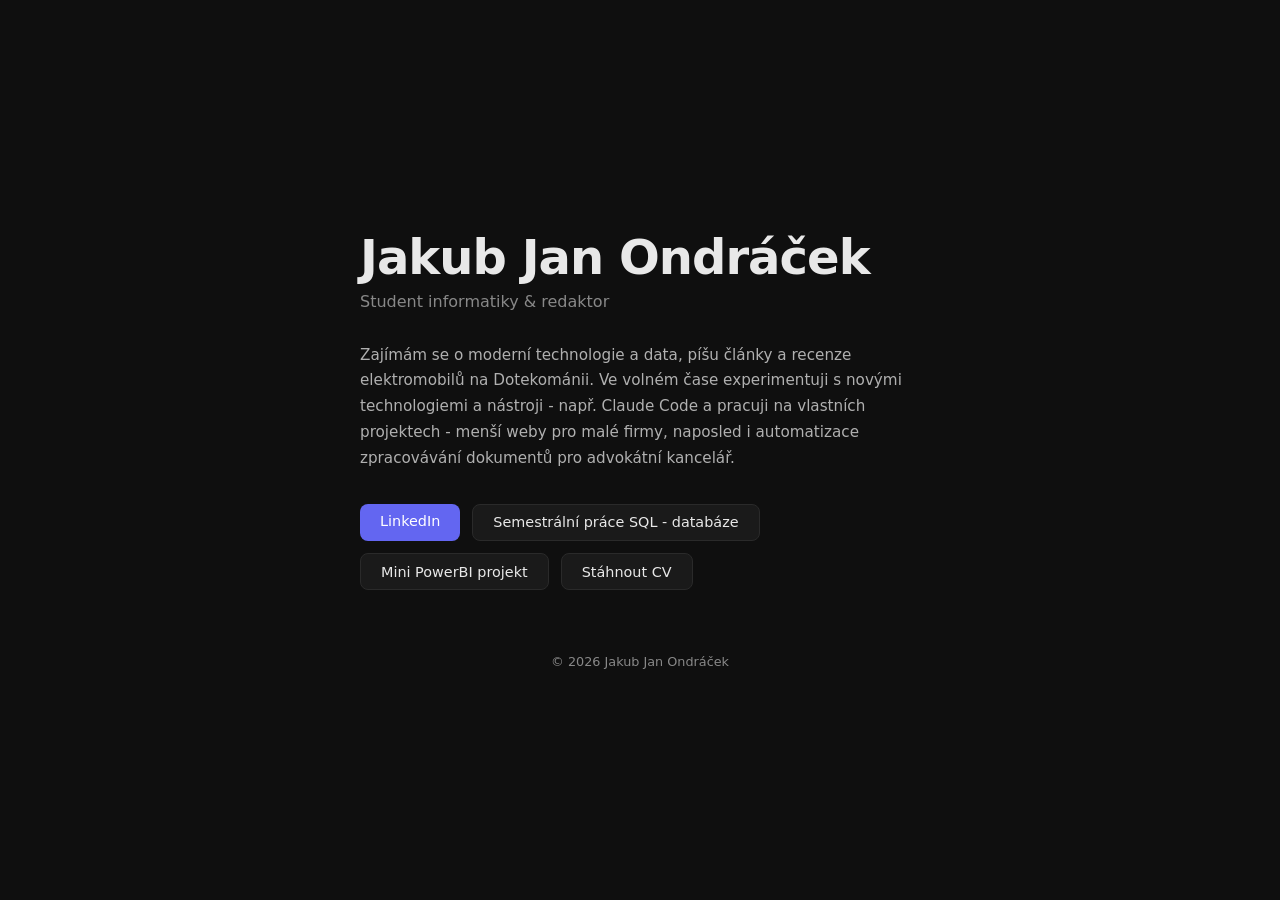
==== index.html @ 4b0bb000 "Přidána podstránka PowerBI projektu" ====
<!DOCTYPE html>
<html lang="cs">
<head>
  <meta charset="UTF-8" />
  <meta name="viewport" content="width=device-width, initial-scale=1.0" />
  <title>Jakub Jan Ondráček</title>
  <link rel="stylesheet" href="style.css" />
</head>
<body>
  <main>
    <section class="hero">
      <h1>Jakub Jan Ondráček</h1>
      <p class="tagline">Student informatiky &amp; redaktor</p>
    </section>

    <section class="about">
      <p>
        Zajímám se o moderní technologie a data, píšu články a recenze elektromobilů na Dotekománii. Ve volném čase experimentuji
        s novými technologiemi a nástroji - např. Claude Code a pracuji na vlastních projektech - menší weby pro malé firmy, naposled i automatizace zpracovávání dokumentů pro advokátní kancelář.
      </p>
    </section>

    <section class="links">
      <a href="https://www.linkedin.com/in/jakub-jan-ondr%C3%A1%C4%8Dek-62230b209/" target="_blank" rel="noopener" class="btn">
        LinkedIn
      </a>
      <a href="#" class="btn btn--secondary" id="semester-link">
        Semestrální práce SQL - databáze
      </a>
      <a href="powerbi.html" class="btn btn--secondary">
        Mini PowerBI projekt
      </a>
  <a href="jakub_jan_ondracek_cv.docx" class="btn btn--secondary" id="cv-link" download>
        Stáhnout CV
      </a>
    </section>
  </main>
  <footer>
    <p>&copy; 2026 Jakub Jan Ondráček</p>
  </footer>
</body>
</html>
---- style.css ----
*, *::before, *::after {
  box-sizing: border-box;
  margin: 0;
  padding: 0;
}

:root {
  --bg: #0f0f0f;
  --surface: #1a1a1a;
  --border: #2a2a2a;
  --text: #e8e8e8;
  --muted: #888;
  --accent: #6366f1;
  --accent-hover: #818cf8;
}

body {
  background: var(--bg);
  color: var(--text);
  font-family: 'Segoe UI', system-ui, -apple-system, sans-serif;
  min-height: 100vh;
  display: flex;
  flex-direction: column;
  align-items: center;
  justify-content: center;
  padding: 2rem;
}

main {
  max-width: 560px;
  width: 100%;
  display: flex;
  flex-direction: column;
  gap: 2rem;
}

.hero h1 {
  font-size: clamp(2rem, 6vw, 3rem);
  font-weight: 700;
  letter-spacing: -0.02em;
  line-height: 1.1;
}

.tagline {
  margin-top: 0.5rem;
  color: var(--muted);
  font-size: 1rem;
}

.about p {
  color: #b0b0b0;
  line-height: 1.7;
  font-size: 0.95rem;
}

.links {
  display: flex;
  flex-wrap: wrap;
  gap: 0.75rem;
}

.btn {
  display: inline-block;
  padding: 0.6rem 1.25rem;
  border-radius: 8px;
  font-size: 0.9rem;
  font-weight: 500;
  text-decoration: none;
  transition: background 0.15s, color 0.15s;
  background: var(--accent);
  color: #fff;
}

.btn:hover {
  background: var(--accent-hover);
}

.btn--secondary {
  background: var(--surface);
  color: var(--text);
  border: 1px solid var(--border);
}

.btn--secondary:hover {
  border-color: var(--accent);
  color: var(--accent-hover);
}

footer {
  margin-top: 4rem;
  color: var(--muted);
  font-size: 0.8rem;
}
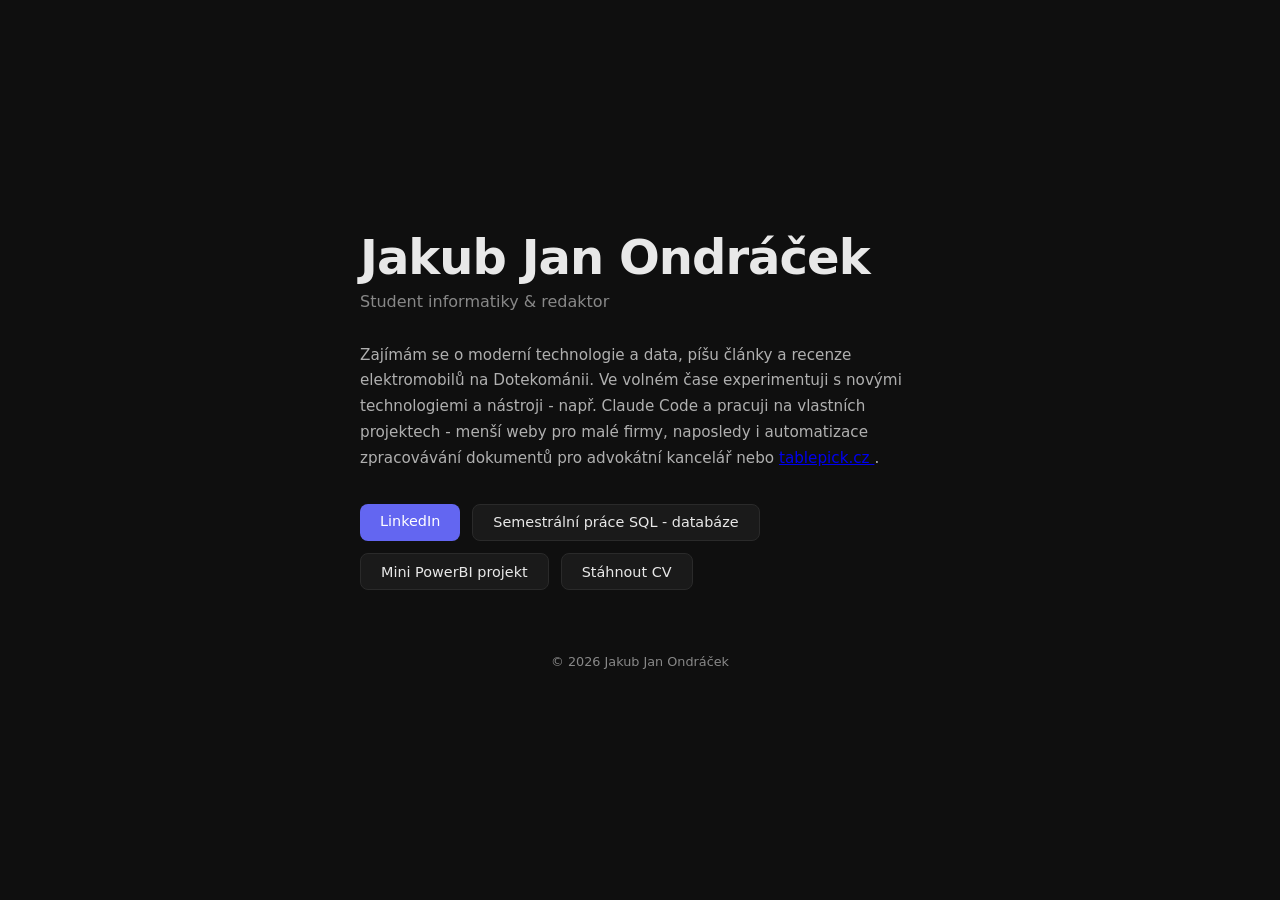
==== commit 908691ec: "Aktualizace bio - tablepick.cz a Dotekománie" ====
--- a/index.html
+++ b/index.html
@@ -16,7 +16,9 @@
     <section class="about">
       <p>
         Zajímám se o moderní technologie a data, píšu články a recenze elektromobilů na Dotekománii. Ve volném čase experimentuji
-        s novými technologiemi a nástroji - např. Claude Code a pracuji na vlastních projektech - menší weby pro malé firmy, naposled i automatizace zpracovávání dokumentů pro advokátní kancelář.
+        s novými technologiemi a nástroji - např. Claude Code a pracuji na vlastních projektech - menší weby pro malé firmy, naposledy i automatizace zpracovávání dokumentů pro advokátní kancelář nebo <a href="https://tablepick.cz">
+        tablepick.cz
+      </a>.
       </p>
     </section>
 
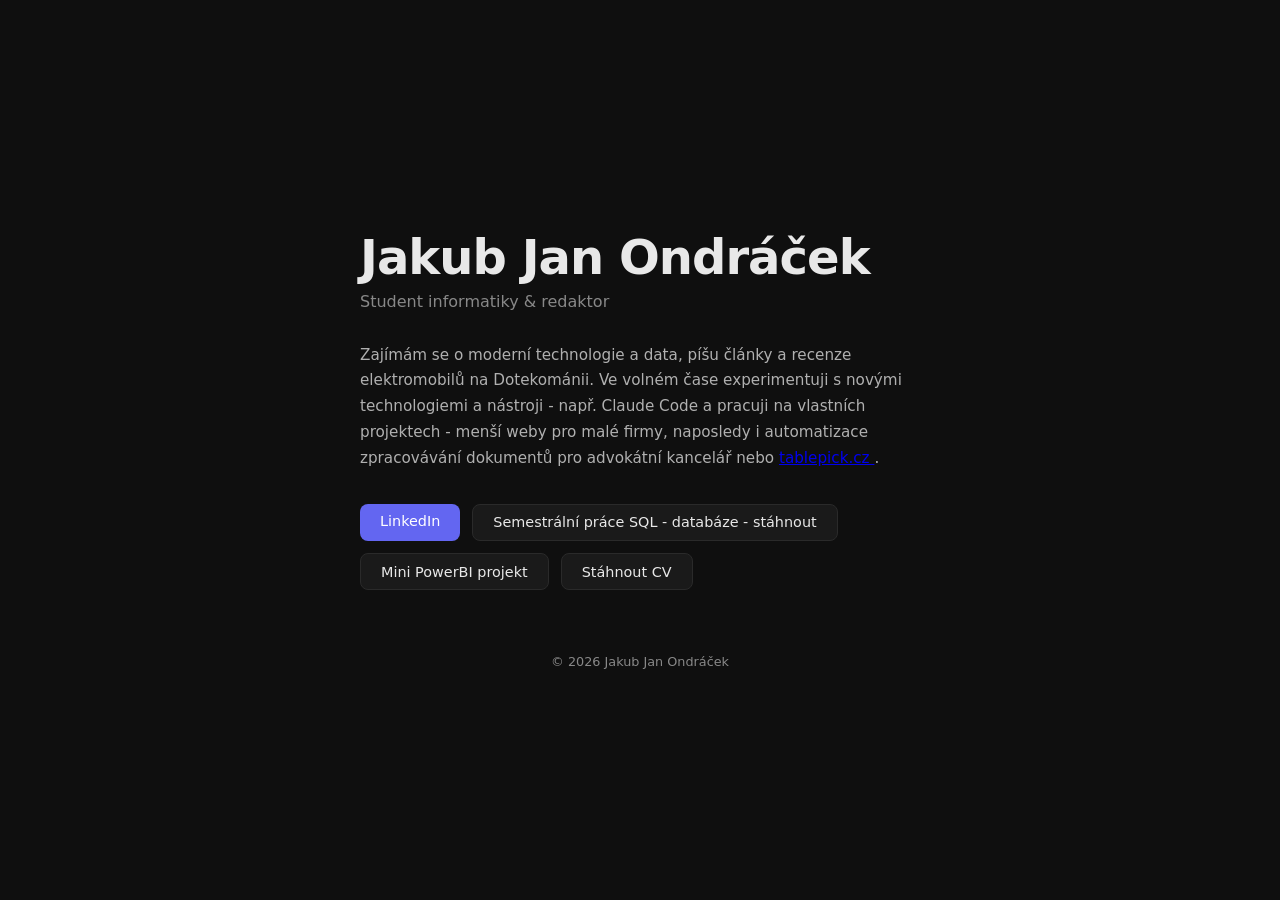
==== commit 0bead7f9: "Přidána semestrální práce SQL databáze" ====
--- a/index.html
+++ b/index.html
@@ -26,8 +26,8 @@
       <a href="https://www.linkedin.com/in/jakub-jan-ondr%C3%A1%C4%8Dek-62230b209/" target="_blank" rel="noopener" class="btn">
         LinkedIn
       </a>
-      <a href="#" class="btn btn--secondary" id="semester-link">
-        Semestrální práce SQL - databáze
+      <a href="semestralni_prace_databaze.pdf" class="btn btn--secondary" id="semester-link" download>
+        Semestrální práce SQL - databáze - stáhnout
       </a>
       <a href="powerbi.html" class="btn btn--secondary">
         Mini PowerBI projekt
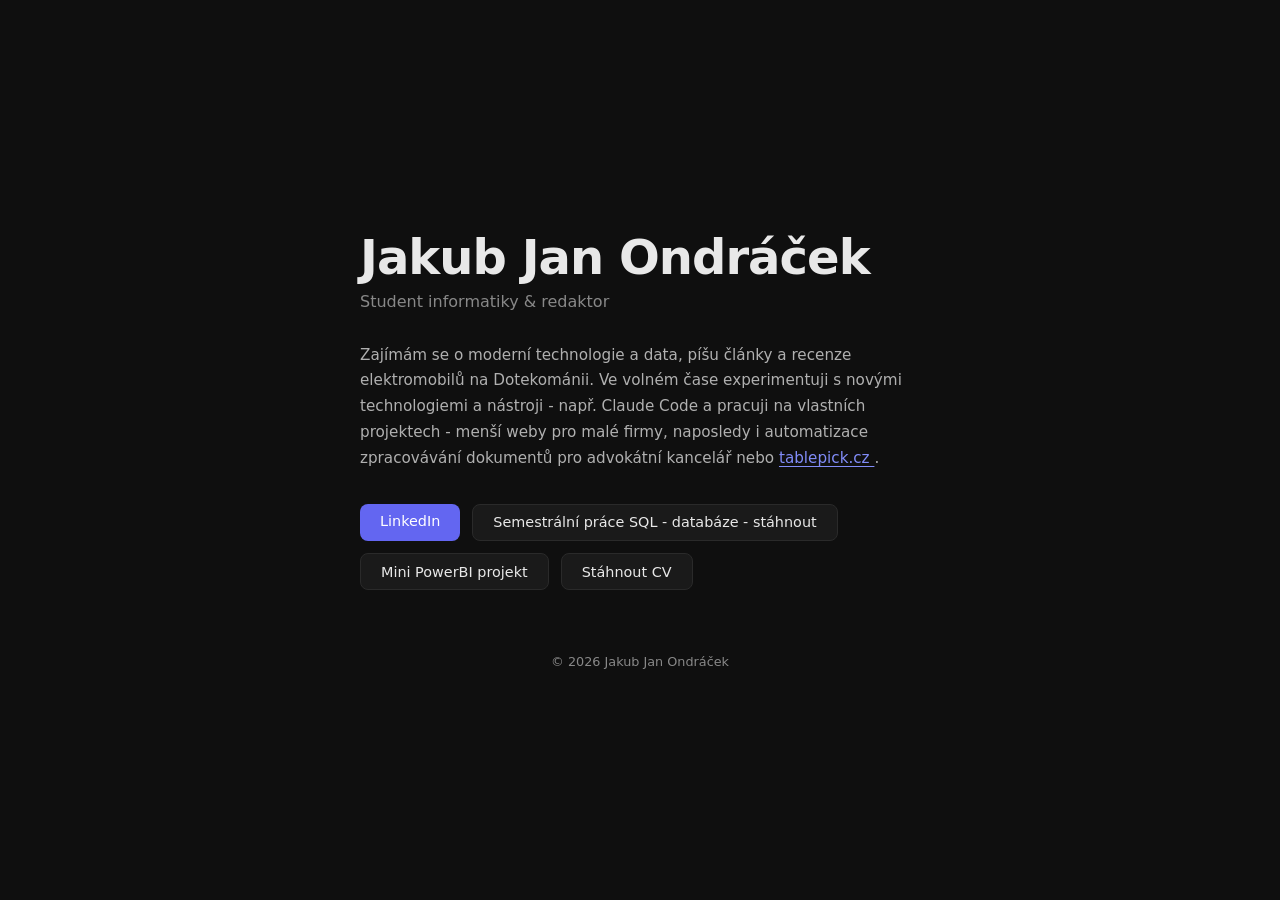
==== commit 7d9113cc: "Oprava hover tlačítek a barva odkazu tablepick" ====
--- a/index.html
+++ b/index.html
@@ -26,7 +26,7 @@
       <a href="https://www.linkedin.com/in/jakub-jan-ondr%C3%A1%C4%8Dek-62230b209/" target="_blank" rel="noopener" class="btn">
         LinkedIn
       </a>
-      <a href="semestralni_prace_databaze.pdf" class="btn btn--secondary" id="semester-link" download>
+      <a href="semestralni_prace_databaze(3).pdf" class="btn btn--secondary" id="semester-link" download>
         Semestrální práce SQL - databáze - stáhnout
       </a>
       <a href="powerbi.html" class="btn btn--secondary">
--- a/style.css
+++ b/style.css
@@ -53,6 +53,16 @@
   font-size: 0.95rem;
 }
 
+.about a {
+  color: var(--accent-hover);
+  text-decoration: underline;
+  text-underline-offset: 3px;
+}
+
+.about a:hover {
+  color: #fff;
+}
+
 .links {
   display: flex;
   flex-wrap: wrap;
@@ -82,8 +92,9 @@
 }
 
 .btn--secondary:hover {
+  background: var(--surface);
   border-color: var(--accent);
-  color: var(--accent-hover);
+  color: var(--text);
 }
 
 footer {
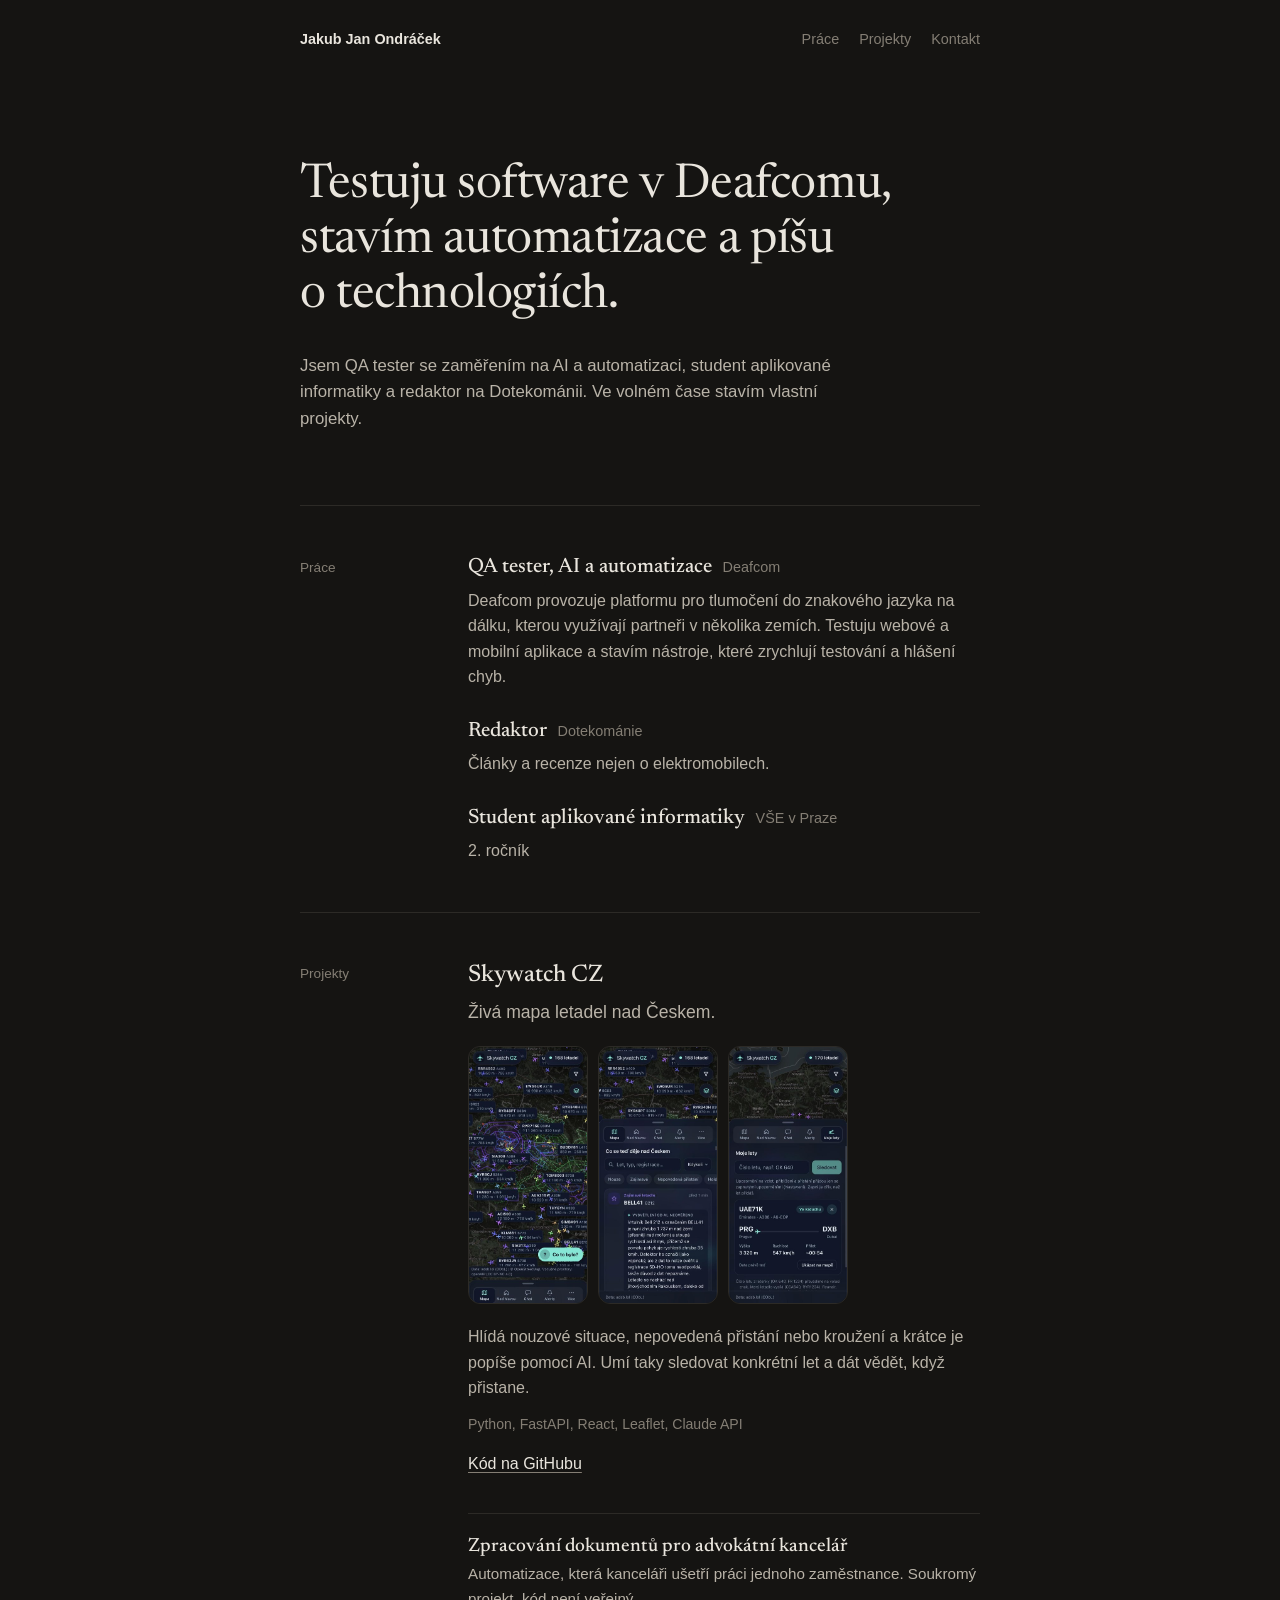
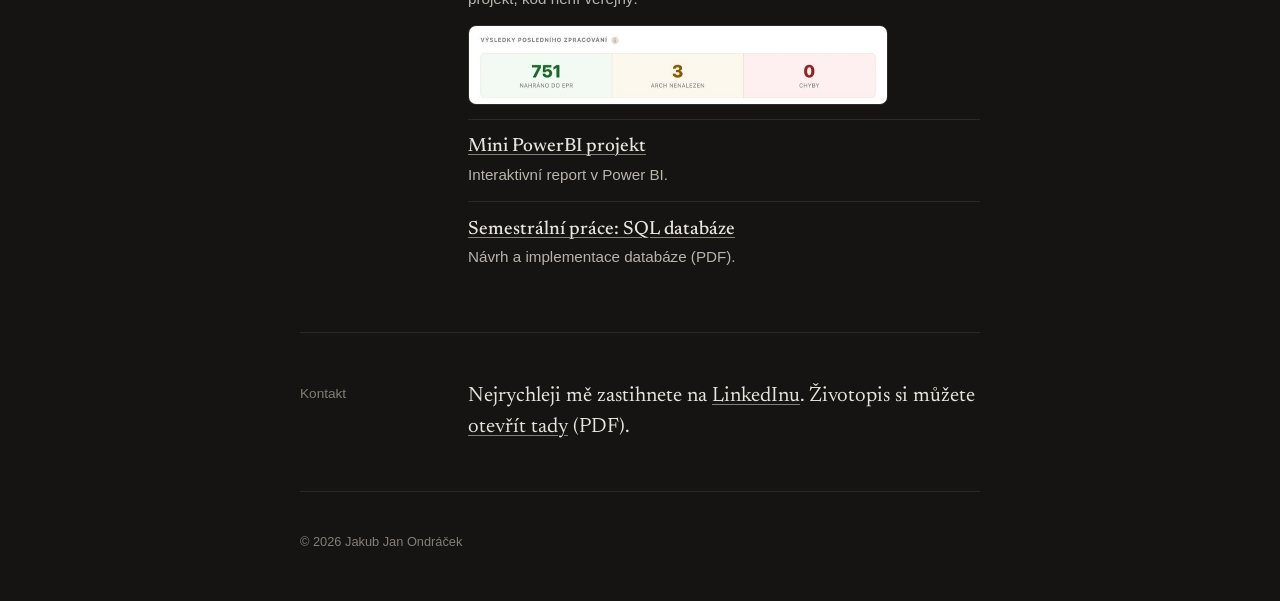
==== commit f2db5ab4: "Nový vzhled portfolia, Deafcom, Skywatch CZ a CV v PDF" ====
--- a/index.html
+++ b/index.html
@@ -4,41 +4,111 @@
   <meta charset="UTF-8" />
   <meta name="viewport" content="width=device-width, initial-scale=1.0" />
   <title>Jakub Jan Ondráček</title>
+  <meta name="description" content="Jakub Jan Ondráček – QA tester se zaměřením na AI a automatizaci v Deafcomu, student informatiky a redaktor Dotekománie." />
+  <link rel="preconnect" href="https://fonts.googleapis.com" />
+  <link rel="preconnect" href="https://fonts.gstatic.com" crossorigin />
+  <link href="https://fonts.googleapis.com/css2?family=Newsreader:opsz,wght@6..72,400;6..72,500&display=swap" rel="stylesheet" />
   <link rel="stylesheet" href="style.css" />
 </head>
 <body>
-  <main>
-    <section class="hero">
-      <h1>Jakub Jan Ondráček</h1>
-      <p class="tagline">Student informatiky &amp; redaktor</p>
-    </section>
+  <div class="page">
+    <header class="top">
+      <a href="index.html" class="top__name">Jakub Jan Ondráček</a>
+      <nav class="top__links">
+        <a href="#prace">Práce</a>
+        <a href="#projekty">Projekty</a>
+        <a href="#kontakt">Kontakt</a>
+      </nav>
+    </header>
 
-    <section class="about">
-      <p>
-        Zajímám se o moderní technologie a data, píšu články a recenze elektromobilů na Dotekománii. Ve volném čase experimentuji
-        s novými technologiemi a nástroji - např. Claude Code a pracuji na vlastních projektech - menší weby pro malé firmy, naposledy i automatizace zpracovávání dokumentů pro advokátní kancelář nebo <a href="https://tablepick.cz">
-        tablepick.cz
-      </a>.
-      </p>
-    </section>
+    <main>
+      <section class="intro">
+        <h1>
+          Testuju software v&nbsp;Deafcomu, stavím automatizace a&nbsp;píšu o&nbsp;technologiích.
+        </h1>
+        <p>
+          Jsem QA tester se zaměřením na AI a automatizaci, student aplikované informatiky
+          a redaktor na Dotekománii. Ve volném čase stavím vlastní projekty.
+        </p>
+      </section>
 
-    <section class="links">
-      <a href="https://www.linkedin.com/in/jakub-jan-ondr%C3%A1%C4%8Dek-62230b209/" target="_blank" rel="noopener" class="btn">
-        LinkedIn
-      </a>
-      <a href="semestralni_prace_databaze(3).pdf" class="btn btn--secondary" id="semester-link" download>
-        Semestrální práce SQL - databáze - stáhnout
-      </a>
-      <a href="powerbi.html" class="btn btn--secondary">
-        Mini PowerBI projekt
-      </a>
-  <a href="jakub_jan_ondracek_cv.docx" class="btn btn--secondary" id="cv-link" download>
-        Stáhnout CV
-      </a>
-    </section>
-  </main>
-  <footer>
-    <p>&copy; 2026 Jakub Jan Ondráček</p>
-  </footer>
+      <section id="prace" class="row">
+        <h2 class="row__label">Práce</h2>
+        <div class="row__body">
+          <div class="entry">
+            <h3>QA tester, AI a automatizace <span class="entry__org">Deafcom</span></h3>
+            <p>
+              Deafcom provozuje platformu pro tlumočení do znakového jazyka na dálku,
+              kterou využívají partneři v několika zemích. Testuju webové a mobilní aplikace
+              a stavím nástroje, které zrychlují testování a hlášení chyb.
+            </p>
+          </div>
+          <div class="entry">
+            <h3>Redaktor <span class="entry__org">Dotekománie</span></h3>
+            <p>Články a recenze nejen o elektromobilech.</p>
+          </div>
+          <div class="entry">
+            <h3>Student aplikované informatiky <span class="entry__org">VŠE v Praze</span></h3>
+            <p>2. ročník</p>
+          </div>
+        </div>
+      </section>
+
+      <section id="projekty" class="row">
+        <h2 class="row__label">Projekty</h2>
+        <div class="row__body">
+          <article class="feature">
+            <h3>Skywatch CZ</h3>
+            <p class="feature__lead">Živá mapa letadel nad Českem.</p>
+
+            <div class="shots">
+              <img src="img/skywatch-map.jpg" width="375" height="812" loading="lazy" alt="Skywatch CZ: mapa letadel nad Českem" />
+              <img src="img/skywatch-feed.jpg" width="375" height="812" loading="lazy" alt="Skywatch CZ: přehled událostí s vysvětlením od AI" />
+              <img src="img/skywatch-flights.jpg" width="375" height="812" loading="lazy" alt="Skywatch CZ: sledování konkrétního letu" />
+            </div>
+
+            <p class="feature__text">
+              Hlídá nouzové situace, nepovedená přistání nebo kroužení a krátce je popíše pomocí AI.
+              Umí taky sledovat konkrétní let a dát vědět, když přistane.
+            </p>
+
+            <p class="feature__stack">Python, FastAPI, React, Leaflet, Claude API</p>
+
+            <p class="feature__links">
+              <a href="https://github.com/Jakubon2/skywatch-cz" target="_blank" rel="noopener">Kód na GitHubu</a>            </p>
+          </article>
+
+        <ul class="list">
+          <li>
+            <strong>Zpracování dokumentů pro advokátní kancelář</strong>
+            <span>Automatizace, která kanceláři ušetří práci jednoho zaměstnance. Soukromý projekt, kód není veřejný.</span>
+            <img class="list__shot" src="img/evolio.jpg" width="800" height="148" loading="lazy" alt="Webové rozhraní automatizace: přehled zpracovaných zásilek, údaje o případech rozmazané" />
+          </li>
+          <li>
+            <a href="powerbi.html">Mini PowerBI projekt</a>
+            <span>Interaktivní report v Power BI.</span>
+          </li>
+          <li>
+            <a href="semestralni_prace_databaze.pdf" download>Semestrální práce: SQL databáze</a>
+            <span>Návrh a implementace databáze (PDF).</span>
+          </li>
+        </ul>
+        </div>
+      </section>
+
+      <section id="kontakt" class="row">
+        <h2 class="row__label">Kontakt</h2>
+        <div class="row__body">
+          <p class="contact">
+            Nejrychleji mě zastihnete na
+            <a href="https://www.linkedin.com/in/jakub-jan-ondr%C3%A1%C4%8Dek-62230b209/" target="_blank" rel="noopener">LinkedInu</a>.
+            Životopis si můžete <a href="cv/jakub_jan_ondracek_cv.pdf" target="_blank" rel="noopener">otevřít tady</a> (PDF).
+          </p>
+        </div>
+      </section>
+    </main>
+
+    <footer>&copy; 2026 Jakub Jan Ondráček</footer>
+  </div>
 </body>
 </html>
--- a/style.css
+++ b/style.css
@@ -5,100 +5,276 @@
 }
 
 :root {
-  --bg: #0f0f0f;
-  --surface: #1a1a1a;
-  --border: #2a2a2a;
-  --text: #e8e8e8;
-  --muted: #888;
-  --accent: #6366f1;
-  --accent-hover: #818cf8;
+  --bg: #151412;
+  --text: #e9e5dd;
+  --soft: #b9b3a8;
+  --muted: #847e74;
+  --line: #2c2a26;
+  --accent: #e2794a;
+  --serif: 'Newsreader', Georgia, 'Times New Roman', serif;
+  --sans: -apple-system, BlinkMacSystemFont, 'Helvetica Neue', Arial, sans-serif;
+  --wrap: 720px;
 }
 
 body {
   background: var(--bg);
   color: var(--text);
-  font-family: 'Segoe UI', system-ui, -apple-system, sans-serif;
-  min-height: 100vh;
+  font-family: var(--sans);
+  font-size: 16px;
+  line-height: 1.6;
+  -webkit-font-smoothing: antialiased;
+}
+
+::selection { background: var(--accent); color: var(--bg); }
+
+a {
+  color: var(--text);
+  text-decoration: underline;
+  text-decoration-color: var(--muted);
+  text-decoration-thickness: 1px;
+  text-underline-offset: 3px;
+  transition: color 0.15s, text-decoration-color 0.15s;
+}
+
+a:hover {
+  color: var(--accent);
+  text-decoration-color: var(--accent);
+}
+
+.page {
+  max-width: var(--wrap);
+  margin: 0 auto;
+  padding: 0 1.25rem;
+}
+
+/* Top */
+.top {
+  display: flex;
+  justify-content: space-between;
+  align-items: baseline;
+  gap: 1rem;
+  padding: 1.75rem 0;
+  font-size: 0.9rem;
+}
+
+.top__name {
+  text-decoration: none;
+  font-weight: 600;
+}
+
+.top__links { display: flex; gap: 1.25rem; }
+
+.top__links a {
+  color: var(--muted);
+  text-decoration: none;
+}
+
+.top__links a:hover { color: var(--text); }
+
+/* Intro */
+.intro {
+  padding: 5rem 0 4.5rem;
+  border-bottom: 1px solid var(--line);
+}
+
+.intro h1 {
+  font-family: var(--serif);
+  font-weight: 400;
+  font-size: clamp(2rem, 5.5vw, 3rem);
+  line-height: 1.15;
+  letter-spacing: -0.01em;
+  max-width: 18em;
+}
+
+.intro p {
+  margin-top: 1.75rem;
+  max-width: 34rem;
+  color: var(--soft);
+  font-size: 1.05rem;
+}
+
+/* Rows */
+.row {
+  display: grid;
+  grid-template-columns: 9rem 1fr;
+  gap: 1.5rem;
+  padding: 3rem 0;
+  border-bottom: 1px solid var(--line);
+}
+
+.row__label {
+  font-size: 0.85rem;
+  font-weight: 500;
+  color: var(--muted);
+  padding-top: 0.15rem;
+}
+
+.entry + .entry { margin-top: 1.75rem; }
+
+.entry h3 {
+  font-family: var(--serif);
+  font-weight: 500;
+  font-size: 1.3rem;
+  line-height: 1.3;
+}
+
+.entry__org {
+  font-family: var(--sans);
+  font-size: 0.9rem;
+  font-weight: 400;
+  color: var(--muted);
+  margin-left: 0.35rem;
+}
+
+.entry p {
+  margin-top: 0.4rem;
+  color: var(--soft);
+}
+
+/* Project list */
+.list { list-style: none; }
+
+.list li {
   display: flex;
   flex-direction: column;
-  align-items: center;
-  justify-content: center;
-  padding: 2rem;
-}
-
-main {
-  max-width: 560px;
+  gap: 0.15rem;
+  padding: 0.9rem 0;
+  border-top: 1px solid var(--line);
+}
+
+.list li:first-child {
+  border-top: 0;
+  padding-top: 0;
+}
+
+.list a,
+.list strong {
+  font-family: var(--serif);
+  font-weight: 500;
+  font-size: 1.2rem;
+  line-height: 1.35;
+}
+
+.list span {
+  color: var(--soft);
+  font-size: 0.95rem;
+}
+
+/* Contact */
+.contact {
+  font-family: var(--serif);
+  font-size: 1.3rem;
+  line-height: 1.5;
+}
+
+/* Footer */
+footer {
+  padding: 2.5rem 0 3rem;
+  font-size: 0.8rem;
+  color: var(--muted);
+}
+
+/* Mobile */
+@media (max-width: 600px) {
+  .top { flex-direction: column; gap: 0.5rem; }
+  .intro { padding: 3rem 0; }
+  .row {
+    grid-template-columns: 1fr;
+    gap: 1rem;
+    padding: 2.25rem 0;
+  }
+}
+
+/* Featured project */
+.feature {
+  padding-bottom: 2.25rem;
+  margin-bottom: 1.25rem;
+  border-bottom: 1px solid var(--line);
+}
+
+.feature h3 {
+  font-family: var(--serif);
+  font-weight: 500;
+  font-size: 1.5rem;
+  line-height: 1.2;
+}
+
+.feature__lead {
+  margin-top: 0.5rem;
+  font-size: 1.1rem;
+  color: var(--soft);
+}
+
+.shots {
+  display: grid;
+  grid-template-columns: repeat(3, 1fr);
+  gap: 0.6rem;
+  max-width: 380px;
+  margin: 1.25rem 0;
+}
+
+.shots img {
+  display: block;
   width: 100%;
-  display: flex;
-  flex-direction: column;
-  gap: 2rem;
-}
-
-.hero h1 {
-  font-size: clamp(2rem, 6vw, 3rem);
-  font-weight: 700;
-  letter-spacing: -0.02em;
-  line-height: 1.1;
-}
-
-.tagline {
-  margin-top: 0.5rem;
-  color: var(--muted);
-  font-size: 1rem;
-}
-
-.about p {
-  color: #b0b0b0;
-  line-height: 1.7;
-  font-size: 0.95rem;
-}
-
-.about a {
-  color: var(--accent-hover);
-  text-decoration: underline;
-  text-underline-offset: 3px;
-}
-
-.about a:hover {
-  color: #fff;
-}
-
-.links {
+  height: auto;
+  border-radius: 12px;
+  border: 1px solid var(--line);
+}
+
+.feature__points {
+  list-style: none;
+  display: grid;
+  gap: 0.6rem;
+}
+
+.feature__points li {
+  position: relative;
+  padding-left: 1.1rem;
+  color: var(--soft);
+  font-size: 0.97rem;
+}
+
+.feature__points li::before {
+  content: "";
+  position: absolute;
+  left: 0;
+  top: 0.7em;
+  width: 0.45rem;
+  height: 1px;
+  background: var(--accent);
+}
+
+.feature__points strong {
+  color: var(--text);
+  font-weight: 600;
+}
+
+.feature__text { color: var(--soft); }
+
+.feature__stack {
+  margin-top: 0.75rem;
+  font-size: 0.88rem;
+  color: var(--muted);
+}
+
+.feature__links {
+  margin-top: 1rem;
   display: flex;
   flex-wrap: wrap;
-  gap: 0.75rem;
-}
-
-.btn {
-  display: inline-block;
-  padding: 0.6rem 1.25rem;
+  gap: 1.25rem;
+}
+
+@media (max-width: 600px) {
+  .shots { gap: 0.5rem; }
+  .shots img { border-radius: 8px; }
+}
+
+.list__shot {
+  display: block;
+  width: 100%;
+  max-width: 420px;
+  height: auto;
+  margin-top: 0.75rem;
   border-radius: 8px;
-  font-size: 0.9rem;
-  font-weight: 500;
-  text-decoration: none;
-  transition: background 0.15s, color 0.15s;
-  background: var(--accent);
-  color: #fff;
-}
-
-.btn:hover {
-  background: var(--accent-hover);
-}
-
-.btn--secondary {
-  background: var(--surface);
-  color: var(--text);
-  border: 1px solid var(--border);
-}
-
-.btn--secondary:hover {
-  background: var(--surface);
-  border-color: var(--accent);
-  color: var(--text);
-}
-
-footer {
-  margin-top: 4rem;
-  color: var(--muted);
-  font-size: 0.8rem;
-}
+  border: 1px solid var(--line);
+}
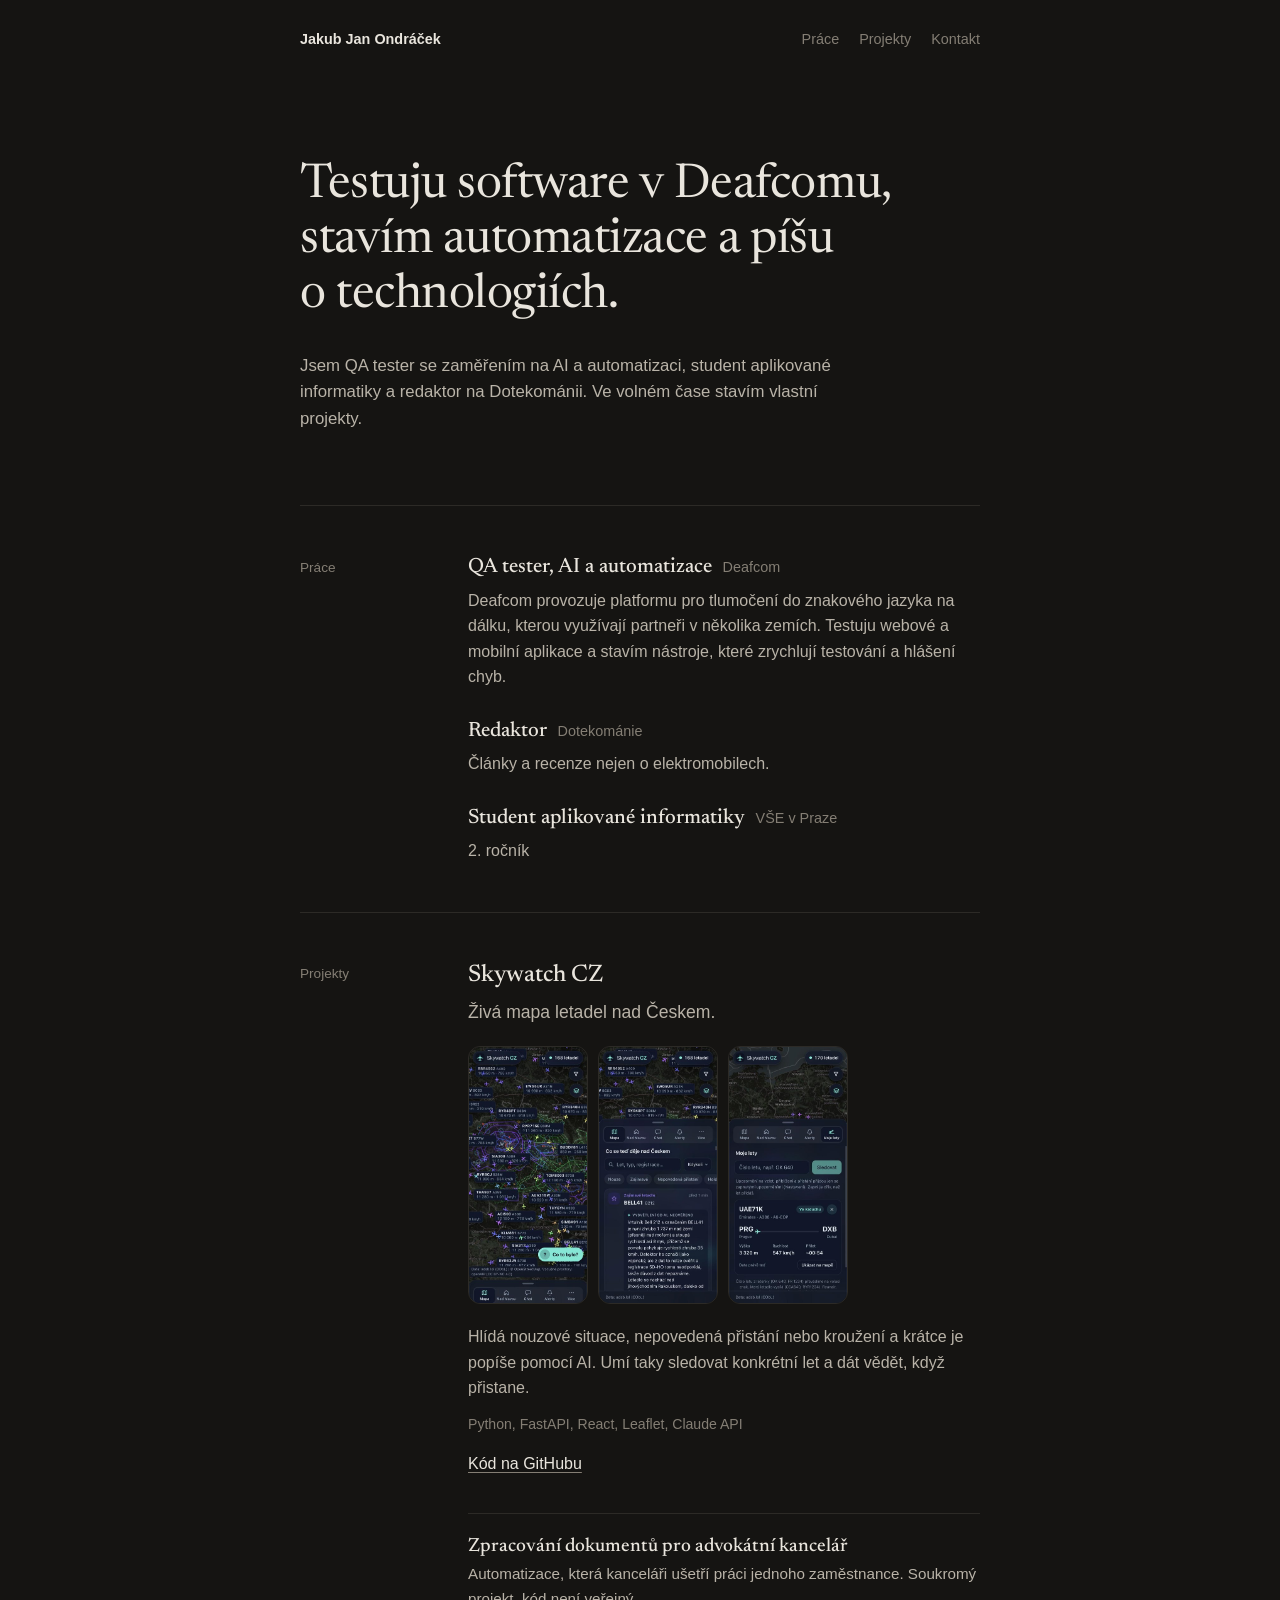
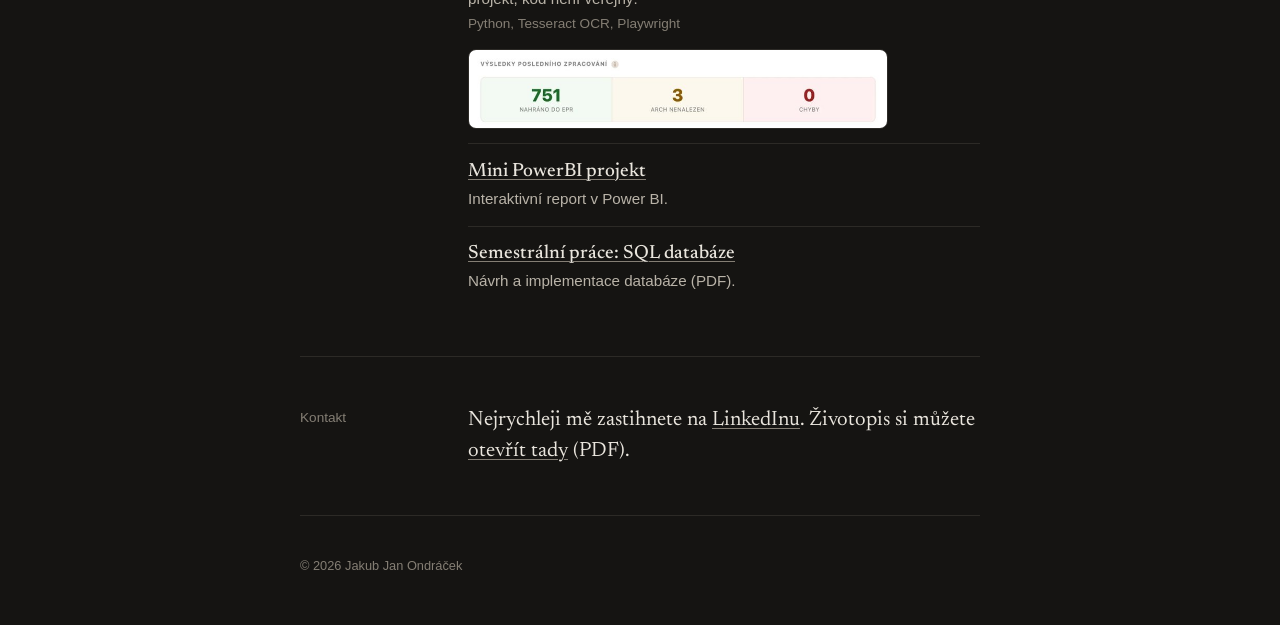
==== commit 23d47f64: "Technologie u automatizace pro advokátní kancelář" ====
--- a/index.html
+++ b/index.html
@@ -82,6 +82,7 @@
           <li>
             <strong>Zpracování dokumentů pro advokátní kancelář</strong>
             <span>Automatizace, která kanceláři ušetří práci jednoho zaměstnance. Soukromý projekt, kód není veřejný.</span>
+            <span class="list__stack">Python, Tesseract OCR, Playwright</span>
             <img class="list__shot" src="img/evolio.jpg" width="800" height="148" loading="lazy" alt="Webové rozhraní automatizace: přehled zpracovaných zásilek, údaje o případech rozmazané" />
           </li>
           <li>
--- a/style.css
+++ b/style.css
@@ -278,3 +278,8 @@
   border-radius: 8px;
   border: 1px solid var(--line);
 }
+
+.list .list__stack {
+  font-size: 0.85rem;
+  color: var(--muted);
+}
